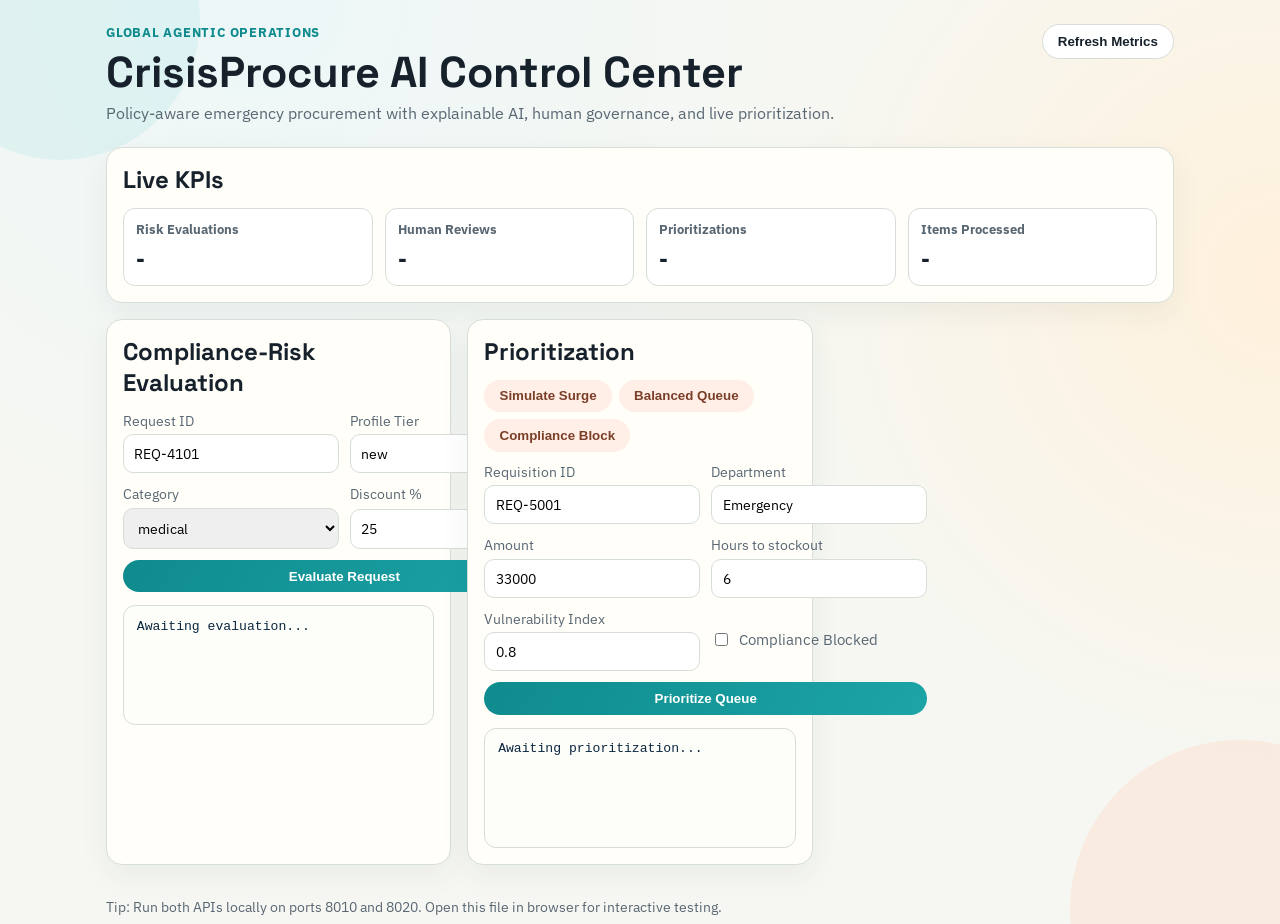
==== ui/control_center.html @ 63d96236 "Add traceability, simulation, metrics, and control center UI" ====
<!DOCTYPE html>
<html lang="en">
  <head>
    <meta charset="UTF-8" />
    <meta name="viewport" content="width=device-width, initial-scale=1.0" />
    <title>CrisisProcure AI Control Center</title>
    <link rel="preconnect" href="https://fonts.googleapis.com" />
    <link rel="preconnect" href="https://fonts.gstatic.com" crossorigin />
    <link href="https://fonts.googleapis.com/css2?family=Space+Grotesk:wght@400;500;700&family=IBM+Plex+Sans:wght@400;500;600&display=swap" rel="stylesheet" />
    <link rel="stylesheet" href="./control_center.css" />
  </head>
  <body>
    <div class="bg-shape bg-shape-1"></div>
    <div class="bg-shape bg-shape-2"></div>
    <header class="hero">
      <div>
        <p class="eyebrow">Global Agentic Operations</p>
        <h1>CrisisProcure AI Control Center</h1>
        <p class="subtitle">Policy-aware emergency procurement with explainable AI, human governance, and live prioritization.</p>
      </div>
      <button id="refreshMetrics" class="btn btn-secondary">Refresh Metrics</button>
    </header>

    <main class="grid">
      <section class="card kpi-card">
        <h2>Live KPIs</h2>
        <div id="kpiGrid" class="kpi-grid">
          <article><h3>Risk Evaluations</h3><p id="kpiEvaluations">-</p></article>
          <article><h3>Human Reviews</h3><p id="kpiHuman">-</p></article>
          <article><h3>Prioritizations</h3><p id="kpiPrioritizations">-</p></article>
          <article><h3>Items Processed</h3><p id="kpiItems">-</p></article>
        </div>
      </section>

      <section class="card">
        <h2>Compliance-Risk Evaluation</h2>
        <form id="riskForm" class="stack">
          <div class="row">
            <label>Request ID<input name="order_id" value="REQ-4101" required /></label>
            <label>Profile Tier<input name="customer_tier" value="new" required /></label>
          </div>
          <div class="row">
            <label>Category
              <select name="category">
                <option value="medical">medical</option>
                <option value="utilities">utilities</option>
                <option value="safety">safety</option>
                <option value="food">food</option>
                <option value="general">general</option>
              </select>
            </label>
            <label>Discount %<input type="number" name="discount_percent" value="25" min="0" max="100" /></label>
          </div>
          <button class="btn" type="submit">Evaluate Request</button>
        </form>
        <pre id="riskOutput" class="output">Awaiting evaluation...</pre>
      </section>

      <section class="card">
        <h2>Prioritization</h2>
        <div class="pill-row">
          <button class="pill" data-scenario="surge">Simulate Surge</button>
          <button class="pill" data-scenario="balanced">Balanced Queue</button>
          <button class="pill" data-scenario="compliance">Compliance Block</button>
        </div>
        <form id="priorityForm" class="stack">
          <div class="row">
            <label>Requisition ID<input name="requisition_id" value="REQ-5001" required /></label>
            <label>Department<input name="requester_department" value="Emergency" required /></label>
          </div>
          <div class="row">
            <label>Amount<input type="number" name="amount" value="33000" min="1" /></label>
            <label>Hours to stockout<input type="number" name="hours_to_stockout" value="6" min="0" /></label>
          </div>
          <div class="row">
            <label>Vulnerability Index<input type="number" name="vulnerability_index" value="0.8" step="0.1" min="0" max="1" /></label>
            <label class="checkbox"><input type="checkbox" name="compliance_blocked" /> Compliance Blocked</label>
          </div>
          <button class="btn" type="submit">Prioritize Queue</button>
        </form>
        <pre id="priorityOutput" class="output">Awaiting prioritization...</pre>
      </section>
    </main>

    <footer>
      <p>Tip: Run both APIs locally on ports 8010 and 8020. Open this file in browser for interactive testing.</p>
    </footer>

    <script src="./control_center.js"></script>
  </body>
</html>
---- ui/control_center.css ----
:root {
  --bg: #f6f7f2;
  --card: #fffef8;
  --text: #17212b;
  --muted: #596773;
  --brand: #0f8b8d;
  --accent: #ff7f50;
  --line: #d7ddd8;
}

* {
  box-sizing: border-box;
}

body {
  margin: 0;
  font-family: "IBM Plex Sans", sans-serif;
  color: var(--text);
  background: radial-gradient(circle at 20% 0%, #edf7f8, transparent 40%), radial-gradient(circle at 100% 30%, #fff1dc, transparent 35%), var(--bg);
  min-height: 100vh;
}

.bg-shape {
  position: fixed;
  border-radius: 50%;
  opacity: 0.35;
  z-index: -1;
}

.bg-shape-1 {
  width: 280px;
  height: 280px;
  background: #bde8e8;
  top: -120px;
  left: -80px;
}

.bg-shape-2 {
  width: 340px;
  height: 340px;
  background: #ffd3bf;
  bottom: -180px;
  right: -130px;
}

.hero {
  max-width: 1100px;
  margin: 1.5rem auto;
  display: flex;
  justify-content: space-between;
  align-items: flex-start;
  gap: 1rem;
  padding: 0 1rem;
}

.eyebrow {
  color: var(--brand);
  letter-spacing: 0.06em;
  text-transform: uppercase;
  margin: 0;
  font-size: 0.8rem;
  font-weight: 700;
}

h1 {
  margin: 0.2rem 0;
  font-family: "Space Grotesk", sans-serif;
  font-size: clamp(1.6rem, 4vw, 2.7rem);
}

.subtitle {
  margin: 0;
  color: var(--muted);
  max-width: 760px;
}

.grid {
  max-width: 1100px;
  margin: 1rem auto 2rem;
  padding: 0 1rem;
  display: grid;
  gap: 1rem;
  grid-template-columns: repeat(auto-fit, minmax(320px, 1fr));
}

.card {
  background: color-mix(in srgb, var(--card) 92%, white);
  border: 1px solid var(--line);
  border-radius: 16px;
  padding: 1rem;
  box-shadow: 0 10px 30px rgba(30, 50, 50, 0.06);
}

.kpi-card {
  grid-column: 1 / -1;
}

.kpi-grid {
  display: grid;
  grid-template-columns: repeat(auto-fit, minmax(160px, 1fr));
  gap: 0.75rem;
}

.kpi-grid article {
  background: #ffffff;
  border: 1px solid var(--line);
  border-radius: 12px;
  padding: 0.75rem;
}

.kpi-grid h3 {
  margin: 0;
  font-size: 0.8rem;
  color: var(--muted);
}

.kpi-grid p {
  margin: 0.35rem 0 0;
  font-size: 1.4rem;
  font-weight: 700;
}

h2 {
  margin: 0 0 0.8rem;
  font-family: "Space Grotesk", sans-serif;
}

.stack {
  display: grid;
  gap: 0.7rem;
}

.row {
  display: grid;
  grid-template-columns: 1fr 1fr;
  gap: 0.7rem;
}

label {
  display: grid;
  gap: 0.3rem;
  color: var(--muted);
  font-size: 0.9rem;
}

input,
select {
  border: 1px solid var(--line);
  border-radius: 10px;
  padding: 0.55rem 0.65rem;
  font: inherit;
}

.checkbox {
  display: flex;
  align-items: center;
  gap: 0.5rem;
  font-size: 0.92rem;
}

.btn,
.pill {
  border: 0;
  border-radius: 999px;
  padding: 0.55rem 0.95rem;
  font-weight: 600;
  cursor: pointer;
}

.btn {
  background: linear-gradient(120deg, var(--brand), #1ca4a7);
  color: white;
}

.btn-secondary {
  background: #ffffff;
  border: 1px solid var(--line);
  color: var(--text);
}

.pill-row {
  display: flex;
  flex-wrap: wrap;
  gap: 0.45rem;
  margin-bottom: 0.6rem;
}

.pill {
  background: #ffefe7;
  color: #7a3e28;
}

.output {
  margin: 0.8rem 0 0;
  border: 1px solid var(--line);
  border-radius: 12px;
  background: #fdfdf9;
  color: #0b2740;
  padding: 0.8rem;
  min-height: 120px;
  overflow: auto;
  font-size: 0.82rem;
}

footer {
  max-width: 1100px;
  margin: 0 auto 1.4rem;
  padding: 0 1rem;
  color: var(--muted);
  font-size: 0.9rem;
}

@media (max-width: 700px) {
  .row {
    grid-template-columns: 1fr;
  }

  .hero {
    flex-direction: column;
  }
}
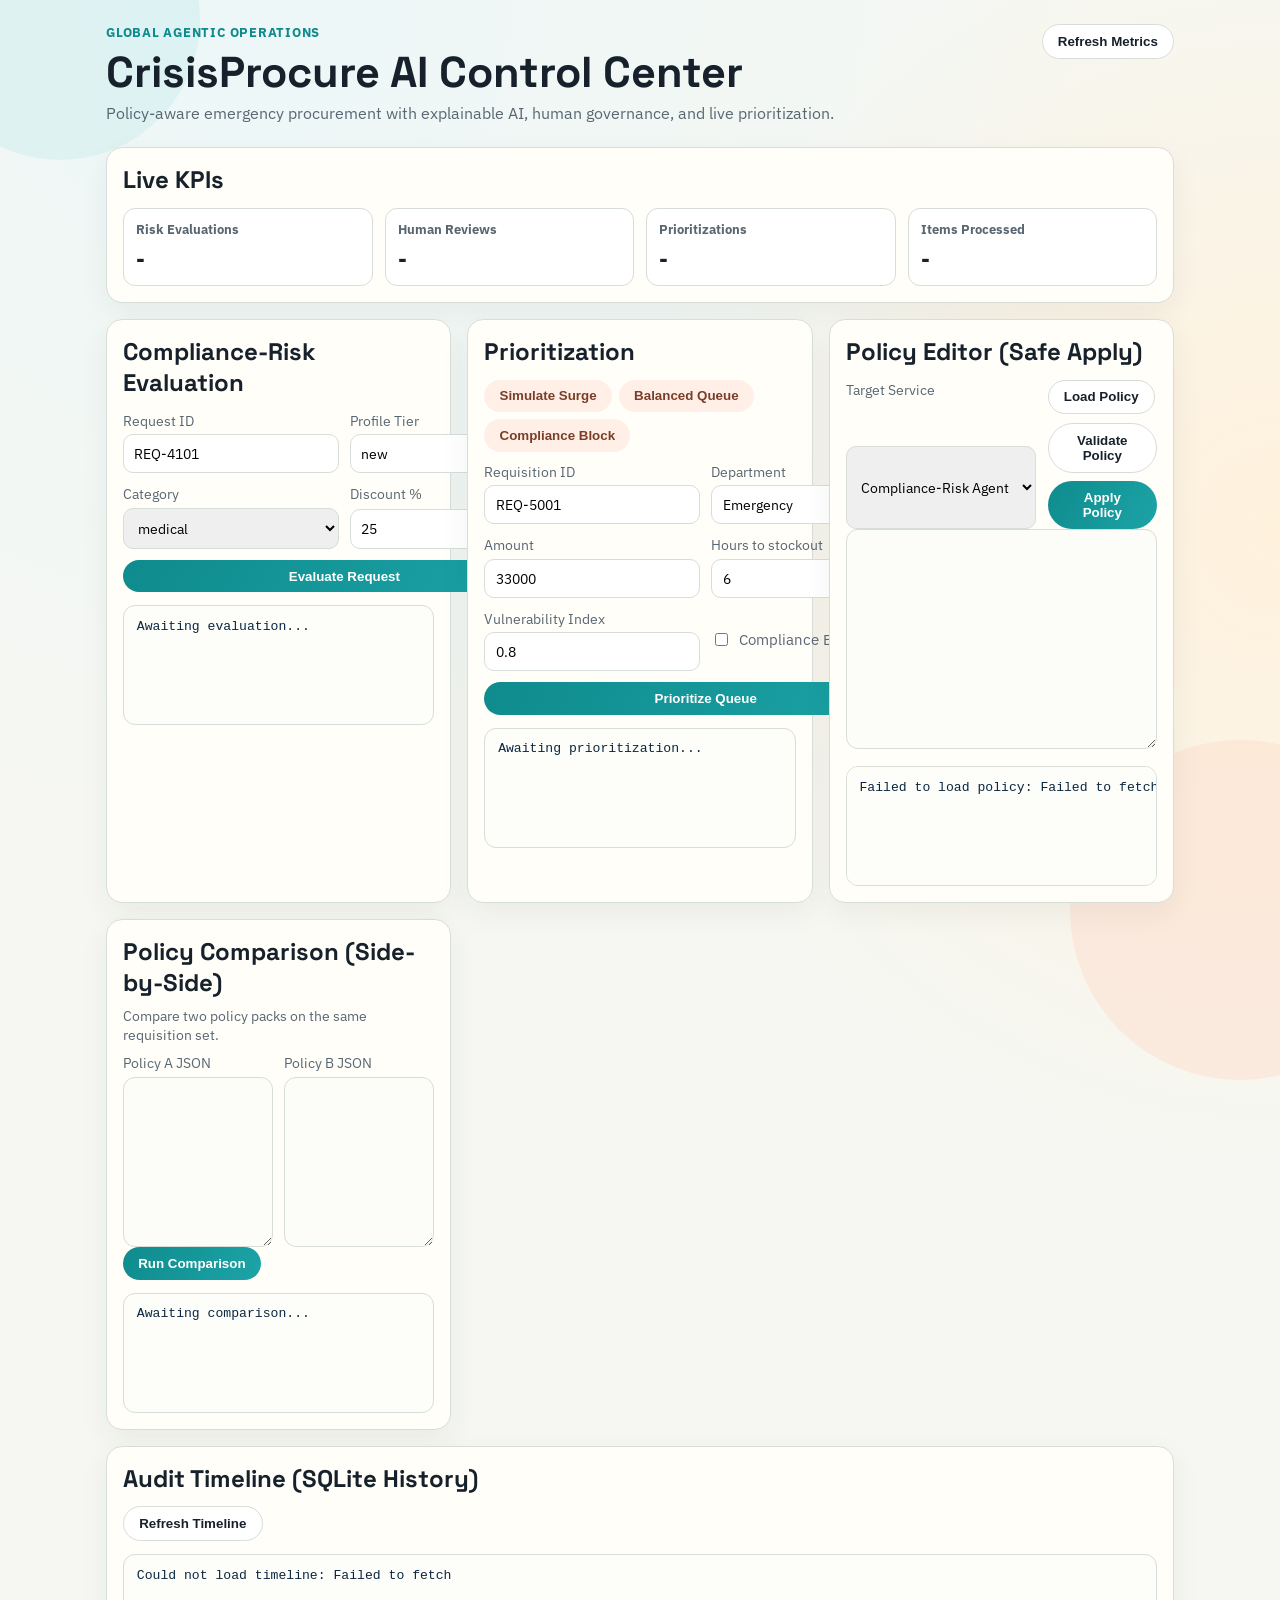
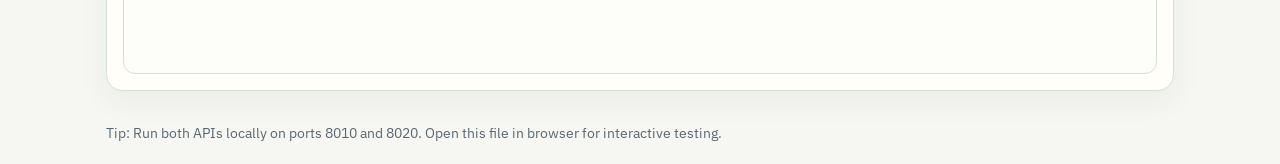
==== commit 940359d9: "Add SQLite audit history, policy editor workflow, comparison mode, and fairness diagnostics" ====
--- a/ui/control_center.html
+++ b/ui/control_center.html
@@ -80,6 +80,44 @@
         </form>
         <pre id="priorityOutput" class="output">Awaiting prioritization...</pre>
       </section>
+
+      <section class="card">
+        <h2>Policy Editor (Safe Apply)</h2>
+        <div class="row">
+          <label>Target Service
+            <select id="policyTarget">
+              <option value="risk">Compliance-Risk Agent</option>
+              <option value="priority">Prioritization Agent</option>
+            </select>
+          </label>
+          <div class="inline-actions">
+            <button id="loadPolicyBtn" class="btn btn-secondary" type="button">Load Policy</button>
+            <button id="validatePolicyBtn" class="btn btn-secondary" type="button">Validate Policy</button>
+            <button id="applyPolicyBtn" class="btn" type="button">Apply Policy</button>
+          </div>
+        </div>
+        <textarea id="policyEditor" class="policy-editor" spellcheck="false"></textarea>
+        <pre id="policyOutput" class="output">Load a policy to edit...</pre>
+      </section>
+
+      <section class="card">
+        <h2>Policy Comparison (Side-by-Side)</h2>
+        <p class="helper">Compare two policy packs on the same requisition set.</p>
+        <div class="row">
+          <label>Policy A JSON<textarea id="policyAEditor" class="policy-editor compact" spellcheck="false"></textarea></label>
+          <label>Policy B JSON<textarea id="policyBEditor" class="policy-editor compact" spellcheck="false"></textarea></label>
+        </div>
+        <button id="comparePoliciesBtn" class="btn" type="button">Run Comparison</button>
+        <pre id="compareOutput" class="output">Awaiting comparison...</pre>
+      </section>
+
+      <section class="card kpi-card">
+        <h2>Audit Timeline (SQLite History)</h2>
+        <div class="inline-actions">
+          <button id="refreshHistoryBtn" class="btn btn-secondary" type="button">Refresh Timeline</button>
+        </div>
+        <pre id="historyOutput" class="output">Awaiting history...</pre>
+      </section>
     </main>
 
     <footer>
--- a/ui/control_center.css
+++ b/ui/control_center.css
@@ -202,6 +202,36 @@
   font-size: 0.82rem;
 }
 
+.policy-editor {
+  width: 100%;
+  min-height: 220px;
+  border: 1px solid var(--line);
+  border-radius: 12px;
+  background: #fcfdf8;
+  color: #0b2740;
+  padding: 0.8rem;
+  font-family: ui-monospace, SFMono-Regular, Menlo, Monaco, Consolas, "Liberation Mono", "Courier New", monospace;
+  font-size: 0.8rem;
+  resize: vertical;
+}
+
+.policy-editor.compact {
+  min-height: 170px;
+}
+
+.inline-actions {
+  display: flex;
+  flex-wrap: wrap;
+  gap: 0.55rem;
+  align-items: center;
+}
+
+.helper {
+  margin: -0.3rem 0 0.6rem;
+  color: var(--muted);
+  font-size: 0.9rem;
+}
+
 footer {
   max-width: 1100px;
   margin: 0 auto 1.4rem;
